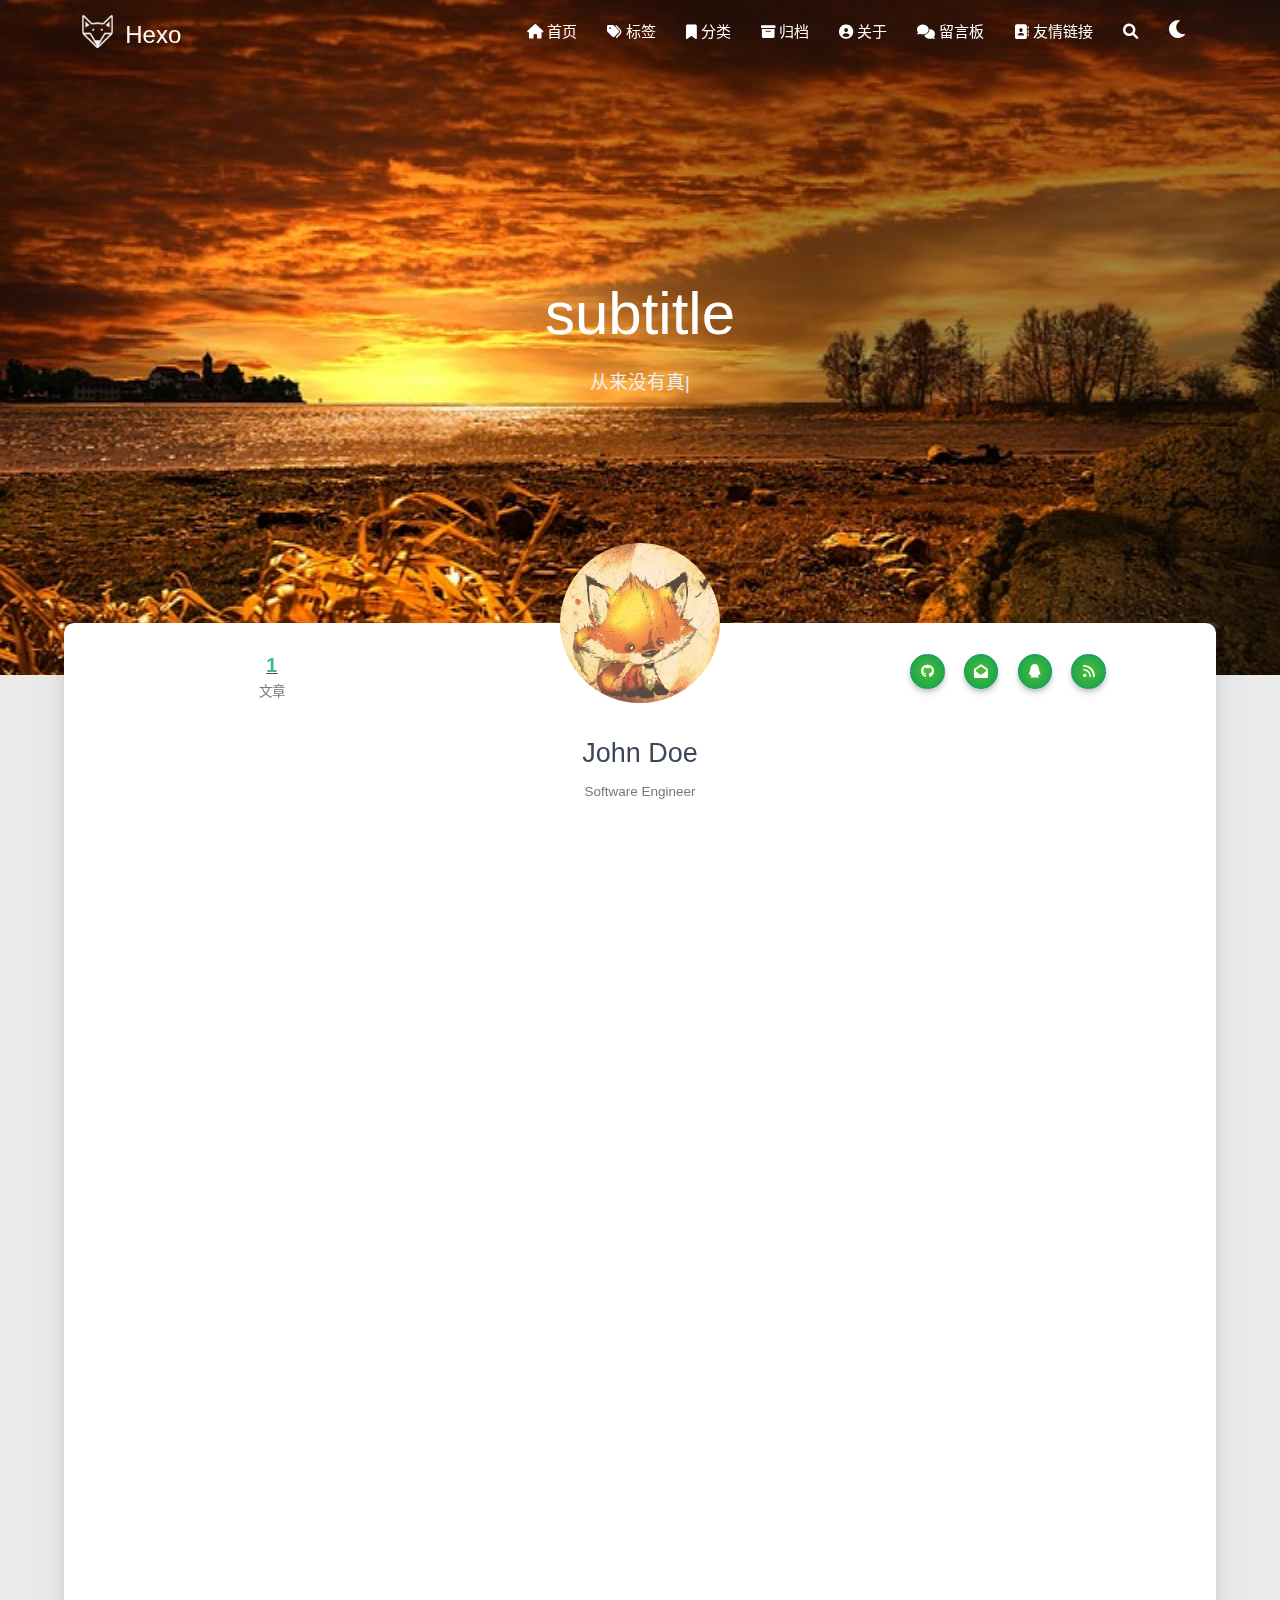
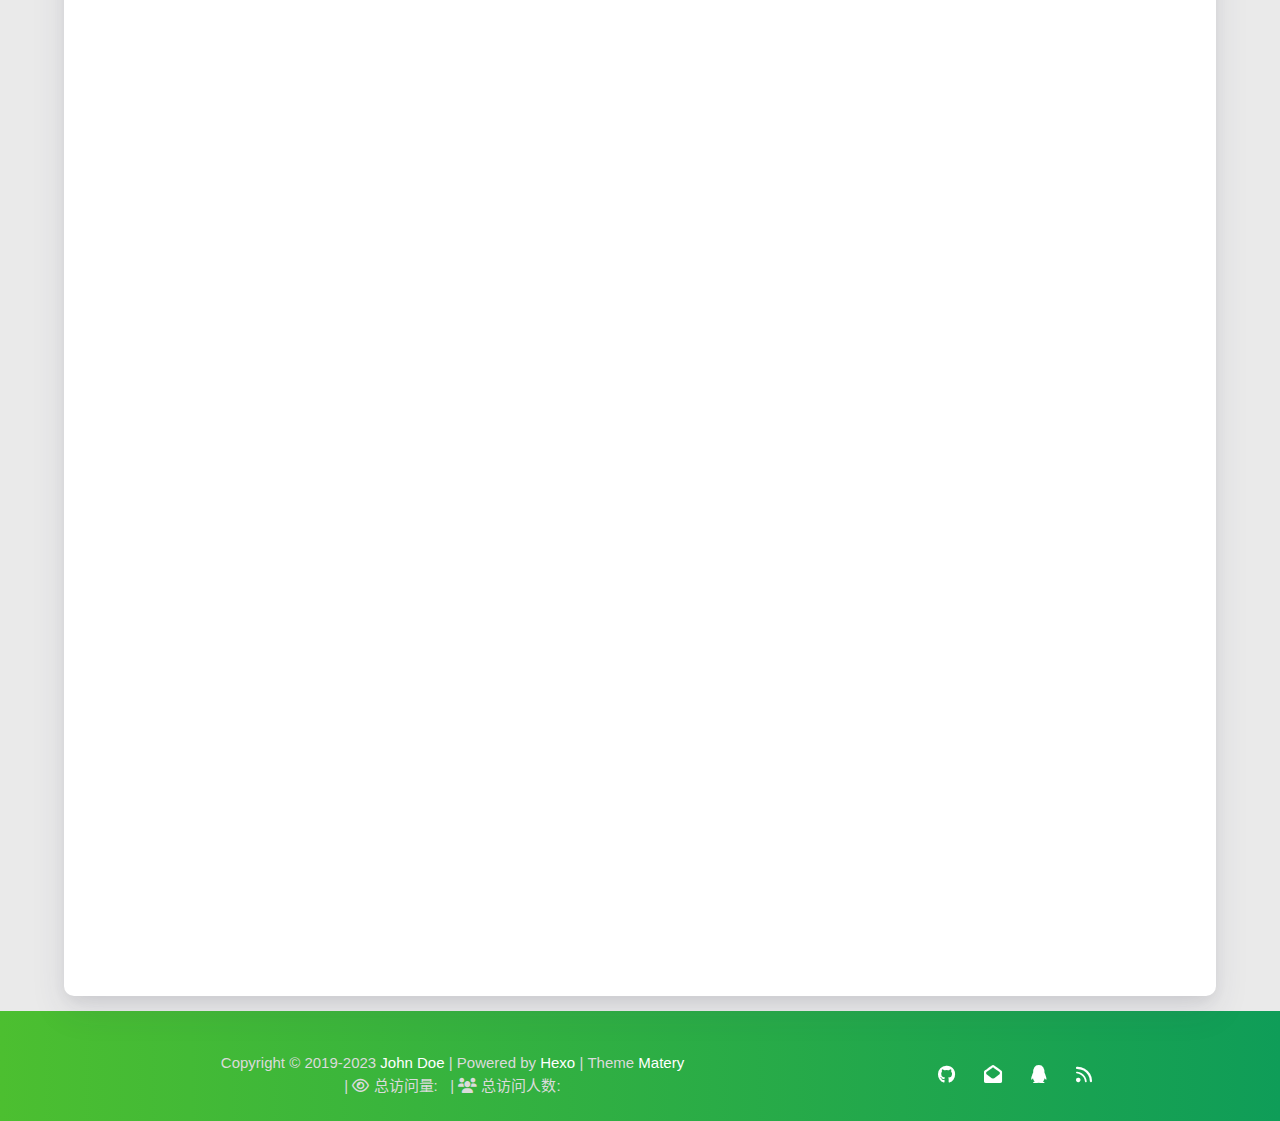
==== about/index.html @ ee6ffe53 "Site updated: 2023-11-17 18:12:14" ====
<!DOCTYPE HTML>
<html lang="zh-CN">


<head>
    <meta charset="utf-8">
    <meta name="keywords" content="关于, Hexo">
    <meta name="description" content="Hexo">
    <meta http-equiv="X-UA-Compatible" content="IE=edge">
    <meta name="viewport" content="width=device-width, initial-scale=1.0, user-scalable=no">
    <meta name="renderer" content="webkit|ie-stand|ie-comp">
    <meta name="mobile-web-app-capable" content="yes">
    <meta name="format-detection" content="telephone=no">
    <meta name="apple-mobile-web-app-capable" content="yes">
    <meta name="apple-mobile-web-app-status-bar-style" content="black-translucent">
    <meta name="referrer" content="no-referrer-when-downgrade">
    <!-- Global site tag (gtag.js) - Google Analytics -->


    <title>关于 | Hexo</title>
    <link rel="icon" type="image/png" href="/favicon.png">
    


    <!-- bg-cover style     -->



<link rel="stylesheet" type="text/css" href="/libs/awesome/css/all.min.css">
<link rel="stylesheet" type="text/css" href="/libs/materialize/materialize.min.css">
<link rel="stylesheet" type="text/css" href="/libs/aos/aos.css">
<link rel="stylesheet" type="text/css" href="/libs/animate/animate.min.css">
<link rel="stylesheet" type="text/css" href="/libs/lightGallery/css/lightgallery.min.css">
<link rel="stylesheet" type="text/css" href="/css/matery.css">
<link rel="stylesheet" type="text/css" href="/css/my.css">
<link rel="stylesheet" type="text/css" href="/css/dark.css" media="none" onload="if(media!='all')media='all'">




    <link rel="stylesheet" href="/libs/tocbot/tocbot.css">
    <link rel="stylesheet" href="/css/post.css">




    
        <link rel="stylesheet" type="text/css" href="/css/reward.css">
    



    <script src="/libs/jquery/jquery-3.6.0.min.js"></script>

<meta name="generator" content="Hexo 7.0.0"></head>


<body>
    <header class="navbar-fixed">
    <nav id="headNav" class="bg-color nav-transparent">
        <div id="navContainer" class="nav-wrapper container">
            <div class="brand-logo">
                <a href="/" class="waves-effect waves-light">
                    
                    <img src="/medias/logo.png" class="logo-img" alt="LOGO">
                    
                    <span class="logo-span">Hexo</span>
                </a>
            </div>
            

<a href="#" data-target="mobile-nav" class="sidenav-trigger button-collapse"><i class="fas fa-bars"></i></a>
<ul class="right nav-menu">
  
  <li class="hide-on-med-and-down nav-item">
    
    <a href="/" class="waves-effect waves-light">
      
      <i class="fas fa-home" style="zoom: 0.6;"></i>
      
      <span>首页</span>
    </a>
    
  </li>
  
  <li class="hide-on-med-and-down nav-item">
    
    <a href="/tags" class="waves-effect waves-light">
      
      <i class="fas fa-tags" style="zoom: 0.6;"></i>
      
      <span>标签</span>
    </a>
    
  </li>
  
  <li class="hide-on-med-and-down nav-item">
    
    <a href="/categories" class="waves-effect waves-light">
      
      <i class="fas fa-bookmark" style="zoom: 0.6;"></i>
      
      <span>分类</span>
    </a>
    
  </li>
  
  <li class="hide-on-med-and-down nav-item">
    
    <a href="/archives" class="waves-effect waves-light">
      
      <i class="fas fa-archive" style="zoom: 0.6;"></i>
      
      <span>归档</span>
    </a>
    
  </li>
  
  <li class="hide-on-med-and-down nav-item">
    
    <a href="/about" class="waves-effect waves-light">
      
      <i class="fas fa-user-circle" style="zoom: 0.6;"></i>
      
      <span>关于</span>
    </a>
    
  </li>
  
  <li class="hide-on-med-and-down nav-item">
    
    <a href="/contact" class="waves-effect waves-light">
      
      <i class="fas fa-comments" style="zoom: 0.6;"></i>
      
      <span>留言板</span>
    </a>
    
  </li>
  
  <li class="hide-on-med-and-down nav-item">
    
    <a href="/friends" class="waves-effect waves-light">
      
      <i class="fas fa-address-book" style="zoom: 0.6;"></i>
      
      <span>友情链接</span>
    </a>
    
  </li>
  
  <li>
    <a href="#searchModal" class="modal-trigger waves-effect waves-light">
      <i id="searchIcon" class="fas fa-search" title="搜索" style="zoom: 0.85;"></i>
    </a>
  </li>
  <li>
    <a href="javascript:;" class="waves-effect waves-light" onclick="switchNightMode()" title="深色/浅色模式" >
      <i id="sum-moon-icon" class="fas fa-sun" style="zoom: 0.85;"></i>
    </a>
  </li>
</ul>


<div id="mobile-nav" class="side-nav sidenav">

    <div class="mobile-head bg-color">
        
        <img src="/medias/logo.png" class="logo-img circle responsive-img">
        
        <div class="logo-name">Hexo</div>
        <div class="logo-desc">
            
            Never really desperate, only the lost of the soul.
            
        </div>
    </div>

    <ul class="menu-list mobile-menu-list">
        
        <li class="m-nav-item">
	  
		<a href="/" class="waves-effect waves-light">
			
			    <i class="fa-fw fas fa-home"></i>
			
			首页
		</a>
          
        </li>
        
        <li class="m-nav-item">
	  
		<a href="/tags" class="waves-effect waves-light">
			
			    <i class="fa-fw fas fa-tags"></i>
			
			标签
		</a>
          
        </li>
        
        <li class="m-nav-item">
	  
		<a href="/categories" class="waves-effect waves-light">
			
			    <i class="fa-fw fas fa-bookmark"></i>
			
			分类
		</a>
          
        </li>
        
        <li class="m-nav-item">
	  
		<a href="/archives" class="waves-effect waves-light">
			
			    <i class="fa-fw fas fa-archive"></i>
			
			归档
		</a>
          
        </li>
        
        <li class="m-nav-item">
	  
		<a href="/about" class="waves-effect waves-light">
			
			    <i class="fa-fw fas fa-user-circle"></i>
			
			关于
		</a>
          
        </li>
        
        <li class="m-nav-item">
	  
		<a href="/contact" class="waves-effect waves-light">
			
			    <i class="fa-fw fas fa-comments"></i>
			
			留言板
		</a>
          
        </li>
        
        <li class="m-nav-item">
	  
		<a href="/friends" class="waves-effect waves-light">
			
			    <i class="fa-fw fas fa-address-book"></i>
			
			友情链接
		</a>
          
        </li>
        
        
        <li><div class="divider"></div></li>
        <li>
            <a href="https://github.com/TDlemon" class="waves-effect waves-light" target="_blank">
                <i class="fab fa-github-square fa-fw"></i>Fork Me
            </a>
        </li>
        
    </ul>
</div>


        </div>

        
            <style>
    .nav-transparent .github-corner {
        display: none !important;
    }

    .github-corner {
        position: absolute;
        z-index: 10;
        top: 0;
        right: 0;
        border: 0;
        transform: scale(1.1);
    }

    .github-corner svg {
        color: #0f9d58;
        fill: #fff;
        height: 64px;
        width: 64px;
    }

    .github-corner:hover .octo-arm {
        animation: a 0.56s ease-in-out;
    }

    .github-corner .octo-arm {
        animation: none;
    }

    @keyframes a {
        0%,
        to {
            transform: rotate(0);
        }
        20%,
        60% {
            transform: rotate(-25deg);
        }
        40%,
        80% {
            transform: rotate(10deg);
        }
    }
</style>

<a href="https://github.com/TDlemon" class="github-corner tooltipped hide-on-med-and-down" target="_blank"
   data-tooltip="Fork Me" data-position="left" data-delay="50">
    <svg viewBox="0 0 250 250" aria-hidden="true">
        <path d="M0,0 L115,115 L130,115 L142,142 L250,250 L250,0 Z"></path>
        <path d="M128.3,109.0 C113.8,99.7 119.0,89.6 119.0,89.6 C122.0,82.7 120.5,78.6 120.5,78.6 C119.2,72.0 123.4,76.3 123.4,76.3 C127.3,80.9 125.5,87.3 125.5,87.3 C122.9,97.6 130.6,101.9 134.4,103.2"
              fill="currentColor" style="transform-origin: 130px 106px;" class="octo-arm"></path>
        <path d="M115.0,115.0 C114.9,115.1 118.7,116.5 119.8,115.4 L133.7,101.6 C136.9,99.2 139.9,98.4 142.2,98.6 C133.8,88.0 127.5,74.4 143.8,58.0 C148.5,53.4 154.0,51.2 159.7,51.0 C160.3,49.4 163.2,43.6 171.4,40.1 C171.4,40.1 176.1,42.5 178.8,56.2 C183.1,58.6 187.2,61.8 190.9,65.4 C194.5,69.0 197.7,73.2 200.1,77.6 C213.8,80.2 216.3,84.9 216.3,84.9 C212.7,93.1 206.9,96.0 205.4,96.6 C205.1,102.4 203.0,107.8 198.3,112.5 C181.9,128.9 168.3,122.5 157.7,114.1 C157.9,116.9 156.7,120.9 152.7,124.9 L141.0,136.5 C139.8,137.7 141.6,141.9 141.8,141.8 Z"
              fill="currentColor" class="octo-body"></path>
    </svg>
</a>
        
    </nav>

</header>

    <style type="text/css">
    /* don't remove. */
    .about-cover {
        height: 75vh;
    }
</style>

<div class="bg-cover pd-header about-cover">
    <div class="container">
    <div class="row">
    <div class="col s10 offset-s1 m8 offset-m2 l8 offset-l2">
        <div class="brand">
            <div class="title center-align">
                
                    subtitle
                
            </div>

            <div class="description center-align">
                
                <span id="subtitle"></span>
                <script src="/libs/typed/typed.js"></script>
                <script>
                    var typed = new Typed("#subtitle", {
                        strings: [ 
                            
                                "从来没有真正的绝境, 只有心灵的迷途",
                            
                                "Never really desperate, only the lost of the soul",
                            
                        ],
                        startDelay: 300,
                        typeSpeed: 100,
                        loop: true,
                        backSpeed: 50,
                        showCursor: true
                    });
                </script>
                
            </div>
        </div>
    </div>
</div>


<script>
    // 每天切换 banner 图.  Switch banner image every day.
    var bannerUrl = "/medias/banner/" + new Date().getDay() + '.jpg';
    $('.bg-cover').css('background-image', 'url(' + bannerUrl + ')');
</script>
<script>
    
      var bannerUrl = "/medias/featureimages/" + Math.floor(Math.random() * 24) + '.jpg';
    
    $('.bg-cover.about-cover').css('background-image', 'url(' + bannerUrl + ')');

</script>


    </div>
</div>

<main class="content">

    <div id="aboutme" class="container about-container">
        <div class="card">
            <div class="card-content">
                <div class="row">
                    <div class="post-statis col l4 hide-on-med-and-down" data-aos="zoom-in-right">
                        
<div class="statis">
    <span class="count"><a href="/">1</a></span>
    <span class="name">文章</span>
</div>






                    </div>
                    <div class="col s12 m12 l4">
                        <div class="profile center-align">
                            <div class="avatar">
                                <img src="/medias/avatar.jpg" alt="John Doe"
                                     class="circle responsive-img avatar-img">
                            </div>
                            <div class="author">
                                <div class="post-statis hide-on-large-only" data-aos="zoom-in-right">
                                    
<div class="statis">
    <span class="count"><a href="/">1</a></span>
    <span class="name">文章</span>
</div>






                                </div>
                                <div class="title">John Doe</div>
                                <div class="career">Software Engineer</div>
                                <div class="social-link hide-on-large-only" data-aos="zoom-in-left">
                                    
    <a href="https://github.com/TDlemon" class="tooltipped" target="_blank" data-tooltip="访问我的GitHub" data-position="top" data-delay="50">
        <i class="fab fa-github"></i>
    </a>



    <a href="mailto:xczbat@gmail.com" class="tooltipped" target="_blank" data-tooltip="邮件联系我" data-position="top" data-delay="50">
        <i class="fas fa-envelope-open"></i>
    </a>







    <a href="tencent://AddContact/?fromId=50&fromSubId=1&subcmd=all&uin=1609624305" class="tooltipped" target="_blank" data-tooltip="QQ联系我: 1609624305" data-position="top" data-delay="50">
        <i class="fab fa-qq"></i>
    </a>







    <a href="/atom.xml" class="tooltipped" target="_blank" data-tooltip="RSS 订阅" data-position="top" data-delay="50">
        <i class="fas fa-rss"></i>
    </a>


                                </div>
                            </div>
                        </div>
                    </div>
                    <div class="col l4 hide-on-med-and-down" data-aos="zoom-in-left">
                        <div class="social-link">
                            
    <a href="https://github.com/TDlemon" class="tooltipped" target="_blank" data-tooltip="访问我的GitHub" data-position="top" data-delay="50">
        <i class="fab fa-github"></i>
    </a>



    <a href="mailto:xczbat@gmail.com" class="tooltipped" target="_blank" data-tooltip="邮件联系我" data-position="top" data-delay="50">
        <i class="fas fa-envelope-open"></i>
    </a>







    <a href="tencent://AddContact/?fromId=50&fromSubId=1&subcmd=all&uin=1609624305" class="tooltipped" target="_blank" data-tooltip="QQ联系我: 1609624305" data-position="top" data-delay="50">
        <i class="fab fa-qq"></i>
    </a>







    <a href="/atom.xml" class="tooltipped" target="_blank" data-tooltip="RSS 订阅" data-position="top" data-delay="50">
        <i class="fas fa-rss"></i>
    </a>


                        </div>
                    </div>
                </div>

                <div class="introduction center-align" data-aos="fade-up">If you wish to succeed, you should use persistence as your good friend, experience as your reference, prudence as your brother and hope as your sentry.</div>

                <style type="text/css">
    #posts-chart,
    #categories-chart,
    #tags-chart {
        width: 100%;
        height: 300px;
        margin: 0.5rem auto;
        padding: 0.5rem;
    }
</style>

<div id="postCharts" class="post-charts">
    <div class="title center-align" data-aos="zoom-in-up">
        <i class="far fa-bar-chart"></i>&nbsp;&nbsp;文章统计图
    </div>
    <div class="row">
        <div class="chart col s12 m6 l4" data-aos="zoom-in-up">
            <div id="posts-chart"></div>
        </div>

        <div class="chart col s12 m6 l4" data-aos="zoom-in-up">
            <div id="categories-chart"></div>
        </div>

        <div class="chart col s12 m6 l4" data-aos="zoom-in-up">
            <div id="tags-chart"></div>
        </div>
    </div>
</div>

<script type="text/javascript" src="/libs/echarts/echarts.min.js"></script>
<script>
    let postsChart = echarts.init(document.getElementById('posts-chart'));
    let categoriesChart = echarts.init(document.getElementById('categories-chart'));
    let tagsChart = echarts.init(document.getElementById('tags-chart'));

    

    let postsOption = {
        title: {
            text: '文章发布统计图',
            top: -5,
            x: 'center'
        },
        tooltip: {
            trigger: 'axis'
        },
        xAxis: {
            type: 'category',
            data: ["2022-11","2022-12","2023-01","2023-02","2023-03","2023-04","2023-05","2023-06","2023-07","2023-08","2023-09","2023-10","2023-11"]
        },
        yAxis: {
            type: 'value',
        },
        series: [
            {
                name: '文章篇数',
                type: 'line',
                color: ['#6772e5'],
                data: [0,0,0,0,0,0,0,0,0,0,0,0,1],
                markPoint: {
                    symbolSize: 45,
                    color: ['#fa755a','#3ecf8e','#82d3f4'],
                    data: [{
                        type: 'max',
                        itemStyle: {color: ['#3ecf8e']},
                        name: '最大值'
                    }, {
                        type: 'min',
                        itemStyle: {color: ['#fa755a']},
                        name: '最小值'
                    }]
                },
                markLine: {
                    itemStyle: {color: ['#ab47bc']},
                    data: [
                        {type: 'average', name: '平均值'}
                    ]
                }
            }
        ]
    };

    

    let categoriesOption = {
        title: {
            text: '文章分类统计图',
            top: -4,
            x: 'center'
        },
        tooltip: {
            trigger: 'item',
            formatter: "{a} <br/>{b} : {c} ({d}%)"
        },
        series: [
            {
                name: '分类',
                type: 'pie',
                radius: '50%',
                color: ['#6772e5', '#ff9e0f', '#fa755a', '#3ecf8e', '#82d3f4', '#ab47bc', '#525f7f', '#f51c47', '#26A69A'],
                data: [],
                itemStyle: {
                    emphasis: {
                        shadowBlur: 10,
                        shadowOffsetX: 0,
                        shadowColor: 'rgba(0, 0, 0, 0.5)'
                    }
                }
            }
        ]
    };

    

    let tagsOption = {
        title: {
            text: 'TOP10 标签统计图',
            top: -5,
            x: 'center'
        },
        tooltip: {},
        xAxis: [
            {
                type: 'category',
                data: []
            }
        ],
        yAxis: [
            {
                type: 'value'
            }
        ],
        series: [
            {
                type: 'bar',
                color: ['#82d3f4'],
                barWidth : 18,
                data: [],
                markPoint: {
                    symbolSize: 45,
                    data: [{
                        type: 'max',
                        itemStyle: {color: ['#3ecf8e']},
                        name: '最大值'
                    }, {
                        type: 'min',
                        itemStyle: {color: ['#fa755a']},
                        name: '最小值'
                    }],
                },
                markLine: {
                    itemStyle: {color: ['#ab47bc']},
                    data: [
                        {type: 'average', name: '平均值'}
                    ]
                }
            }
        ]
    };

    // render the charts
    postsChart.setOption(postsOption);
    categoriesChart.setOption(categoriesOption);
    tagsChart.setOption(tagsOption);
</script>


                
                
<div class="my-projects">
    <div class="title center-align" data-aos="zoom-in-up">
        <i class="fas fa-gift"></i>&nbsp;&nbsp;我的项目
    </div>
    <div class="row">
        
        
        <div class="col s12 m6 l4" data-aos="fade-up">
            <div class="info center-align">
                <a href="http://github.com/blinkfox/hexo-theme-matery" class="icon"
                   style="background: linear-gradient(to bottom right, #66BB6A 0%, #81C784 100%)" target="_blank">
                    <i class="fas fa-file-alt"></i>
                </a>
                <div class="info-title">
                    <a href="http://github.com/blinkfox/hexo-theme-matery" target="_blank">hexo-theme-matery</a>
                </div>
                <div class="info-desc">This is a Hexo blog theme with &#39;Material Design&#39; and responsive design.</div>
            </div>
        </div>
        
        <div class="col s12 m6 l4" data-aos="fade-up">
            <div class="info center-align">
                <a href="https://github.com/blinkfox/fenix" class="icon"
                   style="background: linear-gradient(to bottom right, #F06292 0%, #EF5350 100%)" target="_blank">
                    <i class="fas fa-database"></i>
                </a>
                <div class="info-title">
                    <a href="https://github.com/blinkfox/fenix" target="_blank">Fenix</a>
                </div>
                <div class="info-desc">这是 Spring Data JPA 复杂或动态 SQL 查询的扩展库。</div>
            </div>
        </div>
        
        <div class="col s12 m6 l4" data-aos="fade-up">
            <div class="info center-align">
                <a href="https://github.com/blinkfox/typora-vue-theme" class="icon"
                   style="background: linear-gradient(to bottom right, #29B6F6 0%, #1E88E5 100%)" target="_blank">
                    <i class="fas fa-file-alt"></i>
                </a>
                <div class="info-title">
                    <a href="https://github.com/blinkfox/typora-vue-theme" target="_blank">typora-vue-theme</a>
                </div>
                <div class="info-desc">This is a typora theme inspired by Vue document style.</div>
            </div>
        </div>
        
        
    </div>
</div>

                

                
                
<div class="my-skills">
    <div class="title center-align" data-aos="zoom-in-up">
        <i class="fas fa-wrench"></i>&nbsp;&nbsp;我的技能
    </div>
    <div class="row">
        
        
        
        <div class="col s12 m6 l6" data-aos="fade-up">
            <div class="skillbar">
                <div class="skillbar-title"
                     style="background: linear-gradient(to right, #FF0066 0%, #FF00CC 100%); width: 85%">
                    <span>Java</span>
                </div>
                <div class="skill-bar-percent">85%</div>
            </div>
        </div>
        
        
        <div class="col s12 m6 l6" data-aos="fade-up">
            <div class="skillbar">
                <div class="skillbar-title"
                     style="background: linear-gradient(to right, #9900FF 0%, #CC66FF 100%); width: 80%">
                    <span>JavaScript</span>
                </div>
                <div class="skill-bar-percent">80%</div>
            </div>
        </div>
        
        
        <div class="col s12 m6 l6" data-aos="fade-up">
            <div class="skillbar">
                <div class="skillbar-title"
                     style="background: linear-gradient(to right, #2196F3 0%, #42A5F5 100%); width: 80%">
                    <span>HTML5</span>
                </div>
                <div class="skill-bar-percent">80%</div>
            </div>
        </div>
        
        
        <div class="col s12 m6 l6" data-aos="fade-up">
            <div class="skillbar">
                <div class="skillbar-title"
                     style="background: linear-gradient(to right, #00BCD4 0%, #80DEEA 100%); width: 70%">
                    <span>CSS</span>
                </div>
                <div class="skill-bar-percent">70%</div>
            </div>
        </div>
        
        
        <div class="col s12 m6 l6" data-aos="fade-up">
            <div class="skillbar">
                <div class="skillbar-title"
                     style="background: linear-gradient(to right, #4CAF50 0%, #81C784 100%); width: 90%">
                    <span>SQL</span>
                </div>
                <div class="skill-bar-percent">90%</div>
            </div>
        </div>
        
        
        <div class="col s12 m6 l6" data-aos="fade-up">
            <div class="skillbar">
                <div class="skillbar-title"
                     style="background: linear-gradient(to right, #FFEB3B 0%, #FFF176 100%); width: 75%">
                    <span>程序设计</span>
                </div>
                <div class="skill-bar-percent">75%</div>
            </div>
        </div>
        
        
    </div>

    

    
    <div class="other-skills chip-container" data-aos="zoom-in-up">
        <div class="sub-title center-align"><i class="fa fa-book"></i>&nbsp;&nbsp;其他技能</div>
        <div class="tag-chips center-align">
            
        </div>
    </div>
    

</div>

                

                
                
<div id="myGallery" class="my-gallery">
    <div class="title center-align" data-aos="zoom-in-up">
        <i class="far fa-image"></i>&nbsp;&nbsp;相册
    </div>
    <div class="row">
        
        
        <div class="photo col s12 m6 l4" data-aos="fade-up">
            <div class="img-item" data-src="/medias/featureimages/0.jpg">
                <img src="/medias/featureimages/0.jpg" class="responsive-img">
            </div>
        </div>
        
        <div class="photo col s12 m6 l4" data-aos="fade-up">
            <div class="img-item" data-src="/medias/featureimages/1.jpg">
                <img src="/medias/featureimages/1.jpg" class="responsive-img">
            </div>
        </div>
        
        <div class="photo col s12 m6 l4" data-aos="fade-up">
            <div class="img-item" data-src="/medias/featureimages/2.jpg">
                <img src="/medias/featureimages/2.jpg" class="responsive-img">
            </div>
        </div>
        
        
    </div>
</div>

<script>
    $(function () {
        let animateClass = 'animated pulse';
        $('#myGallery .photo').hover(function () {
            $(this).addClass(animateClass);
        }, function () {
            $(this).removeClass(animateClass);
        });
    });
</script>

                
                
                
                
            </div>
        </div>
    </div>
</main>


    <footer class="page-footer bg-color">
    
        <link rel="stylesheet" href="/libs/aplayer/APlayer.min.css">
<style>
    .aplayer .aplayer-lrc p {
        
        display: none;
        
        font-size: 12px;
        font-weight: 700;
        line-height: 16px !important;
    }

    .aplayer .aplayer-lrc p.aplayer-lrc-current {
        
        display: none;
        
        font-size: 15px;
        color: #42b983;
    }

    
    .aplayer.aplayer-fixed.aplayer-narrow .aplayer-body {
        left: -66px !important;
    }

    .aplayer.aplayer-fixed.aplayer-narrow .aplayer-body:hover {
        left: 0px !important;
    }

    
</style>
<div class="">
    
    <div class="row">
        <meting-js class="col l8 offset-l2 m10 offset-m1 s12"
                   server="netease"
                   type="playlist"
                   id="503838841"
                   fixed='true'
                   autoplay='false'
                   theme='#42b983'
                   loop='all'
                   order='random'
                   preload='auto'
                   volume='0.7'
                   list-folded='true'
        >
        </meting-js>
    </div>
</div>

<script src="/libs/aplayer/APlayer.min.js"></script>
<script src="/libs/aplayer/Meting.min.js"></script>

    

    <div class="container row center-align"
         style="margin-bottom: 0px !important;">
        <div class="col s12 m8 l8 copy-right">
            Copyright&nbsp;&copy;
            
                <span id="year">2019-2023</span>
            
            <a href="/about" target="_blank">John Doe</a>
            |&nbsp;Powered by&nbsp;<a href="https://hexo.io/" target="_blank">Hexo</a>
            |&nbsp;Theme&nbsp;<a href="https://github.com/blinkfox/hexo-theme-matery" target="_blank">Matery</a>
            
            <br>
            
            
            
                
            
            
                <span id="busuanzi_container_site_pv">
                &nbsp;|&nbsp;<i class="far fa-eye"></i>&nbsp;总访问量:&nbsp;
                    <span id="busuanzi_value_site_pv" class="white-color"></span>
            </span>
            
            
                <span id="busuanzi_container_site_uv">
                &nbsp;|&nbsp;<i class="fas fa-users"></i>&nbsp;总访问人数:&nbsp;
                    <span id="busuanzi_value_site_uv" class="white-color"></span>
            </span>
            
            <br>

            <!-- 运行天数提醒. -->
            
            <br>
            
        </div>
        <div class="col s12 m4 l4 social-link social-statis">
    <a href="https://github.com/TDlemon" class="tooltipped" target="_blank" data-tooltip="访问我的GitHub" data-position="top" data-delay="50">
        <i class="fab fa-github"></i>
    </a>



    <a href="mailto:xczbat@gmail.com" class="tooltipped" target="_blank" data-tooltip="邮件联系我" data-position="top" data-delay="50">
        <i class="fas fa-envelope-open"></i>
    </a>







    <a href="tencent://AddContact/?fromId=50&fromSubId=1&subcmd=all&uin=1609624305" class="tooltipped" target="_blank" data-tooltip="QQ联系我: 1609624305" data-position="top" data-delay="50">
        <i class="fab fa-qq"></i>
    </a>







    <a href="/atom.xml" class="tooltipped" target="_blank" data-tooltip="RSS 订阅" data-position="top" data-delay="50">
        <i class="fas fa-rss"></i>
    </a>

</div>
    </div>
</footer>

<div class="progress-bar"></div>


    <!-- 搜索遮罩框 -->
<div id="searchModal" class="modal">
    <div class="modal-content">
        <div class="search-header">
            <span class="title"><i class="fas fa-search"></i>&nbsp;&nbsp;搜索</span>
            <input type="search" id="searchInput" name="s" placeholder="请输入搜索的关键字"
                   class="search-input">
        </div>
        <div id="searchResult"></div>
    </div>
</div>

<script type="text/javascript">
$(function () {
    var searchFunc = function (path, search_id, content_id) {
        'use strict';
        $.ajax({
            url: path,
            dataType: "xml",
            success: function (xmlResponse) {
                // get the contents from search data
                var datas = $("entry", xmlResponse).map(function () {
                    return {
                        title: $("title", this).text(),
                        content: $("content", this).text(),
                        url: $("url", this).text()
                    };
                }).get();
                var $input = document.getElementById(search_id);
                var $resultContent = document.getElementById(content_id);
                $input.addEventListener('input', function () {
                    var str = '<ul class=\"search-result-list\">';
                    var keywords = this.value.trim().toLowerCase().split(/[\s\-]+/);
                    $resultContent.innerHTML = "";
                    if (this.value.trim().length <= 0) {
                        return;
                    }
                    // perform local searching
                    datas.forEach(function (data) {
                        var isMatch = true;
                        var data_title = data.title.trim().toLowerCase();
                        var data_content = data.content.trim().replace(/<[^>]+>/g, "").toLowerCase();
                        var data_url = data.url;
                        data_url = data_url.indexOf('/') === 0 ? data.url : '/' + data_url;
                        var index_title = -1;
                        var index_content = -1;
                        var first_occur = -1;
                        // only match artiles with not empty titles and contents
                        if (data_title !== '' && data_content !== '') {
                            keywords.forEach(function (keyword, i) {
                                index_title = data_title.indexOf(keyword);
                                index_content = data_content.indexOf(keyword);
                                if (index_title < 0 && index_content < 0) {
                                    isMatch = false;
                                } else {
                                    if (index_content < 0) {
                                        index_content = 0;
                                    }
                                    if (i === 0) {
                                        first_occur = index_content;
                                    }
                                }
                            });
                        }
                        // show search results
                        if (isMatch) {
                            str += "<li><a href='" + data_url + "' class='search-result-title'>" + data_title + "</a>";
                            var content = data.content.trim().replace(/<[^>]+>/g, "");
                            if (first_occur >= 0) {
                                // cut out 100 characters
                                var start = first_occur - 20;
                                var end = first_occur + 80;
                                if (start < 0) {
                                    start = 0;
                                }
                                if (start === 0) {
                                    end = 100;
                                }
                                if (end > content.length) {
                                    end = content.length;
                                }
                                var match_content = content.substr(start, end);
                                // highlight all keywords
                                keywords.forEach(function (keyword) {
                                    var regS = new RegExp(keyword, "gi");
                                    match_content = match_content.replace(regS, "<em class=\"search-keyword\">" + keyword + "</em>");
                                });

                                str += "<p class=\"search-result\">" + match_content + "...</p>"
                            }
                            str += "</li>";
                        }
                    });
                    str += "</ul>";
                    $resultContent.innerHTML = str;
                });
            }
        });
    };

    searchFunc('/search.xml', 'searchInput', 'searchResult');
});
</script>

    <!-- 白天和黑夜主题 -->
<div class="stars-con">
    <div id="stars"></div>
    <div id="stars2"></div>
    <div id="stars3"></div>  
</div>

<script>
    function switchNightMode() {
        $('<div class="Cuteen_DarkSky"><div class="Cuteen_DarkPlanet"></div></div>').appendTo($('body')),
        setTimeout(function () {
            $('body').hasClass('DarkMode') 
            ? ($('body').removeClass('DarkMode'), localStorage.setItem('isDark', '0'), $('#sum-moon-icon').removeClass("fa-sun").addClass('fa-moon')) 
            : ($('body').addClass('DarkMode'), localStorage.setItem('isDark', '1'), $('#sum-moon-icon').addClass("fa-sun").removeClass('fa-moon')),
            
            setTimeout(function () {
            $('.Cuteen_DarkSky').fadeOut(1e3, function () {
                $(this).remove()
            })
            }, 2e3)
        })
    }
</script>

    <!-- 回到顶部按钮 -->
<div id="backTop" class="top-scroll">
    <a class="btn-floating btn-large waves-effect waves-light" href="#!">
        <i class="fas fa-arrow-up"></i>
    </a>
</div>


    <script src="/libs/materialize/materialize.min.js"></script>
    <script src="/libs/masonry/masonry.pkgd.min.js"></script>
    <script src="/libs/aos/aos.js"></script>
    <script src="/libs/scrollprogress/scrollProgress.min.js"></script>
    <script src="/libs/lightGallery/js/lightgallery-all.min.js"></script>
    <script src="/js/matery.js"></script>

    

    
    
    

    <!-- 雪花特效 -->
    

    <!-- 鼠标星星特效 -->
    

     
        <script src="https://ssl.captcha.qq.com/TCaptcha.js"></script>
        <script src="/libs/others/TencentCaptcha.js"></script>
        <button id="TencentCaptcha" data-appid="xxxxxxxxxx" data-cbfn="callback" type="button" hidden></button>
    

    <!-- Baidu Analytics -->

    <!-- Baidu Push -->

<script>
    (function () {
        var bp = document.createElement('script');
        var curProtocol = window.location.protocol.split(':')[0];
        if (curProtocol === 'https') {
            bp.src = 'https://zz.bdstatic.com/linksubmit/push.js';
        } else {
            bp.src = 'http://push.zhanzhang.baidu.com/push.js';
        }
        var s = document.getElementsByTagName("script")[0];
        s.parentNode.insertBefore(bp, s);
    })();
</script>

    
    <script src="/libs/others/clicklove.js" async="async"></script>
    
    
    <script async src="/libs/others/busuanzi.pure.mini.js"></script>
    

    

    

    <!--腾讯兔小巢-->
    
    

    

    

    
    <script src="/libs/instantpage/instantpage.js" type="module"></script>
    

</body>

</html>
---- libs/lightGallery/css/lightgallery.min.css ----
@font-face{font-family:lg;src:url(../fonts/lg.ttf?22t19m) format("truetype"),url(../fonts/lg.woff?22t19m) format("woff"),url(../fonts/lg.svg?22t19m#lg) format("svg");font-weight:400;font-style:normal;font-display:block}.lg-icon{font-family:lg!important;speak:never;font-style:normal;font-weight:400;font-variant:normal;text-transform:none;line-height:1;-webkit-font-smoothing:antialiased;-moz-osx-font-smoothing:grayscale}.lg-actions .lg-next,.lg-actions .lg-prev{background-color:rgba(0,0,0,.45);border-radius:2px;color:#999;cursor:pointer;display:block;font-size:22px;margin-top:-10px;padding:8px 10px 9px;position:absolute;top:50%;z-index:1080;border:none;outline:0}.lg-actions .lg-next.disabled,.lg-actions .lg-prev.disabled{pointer-events:none;opacity:.5}.lg-actions .lg-next:hover,.lg-actions .lg-prev:hover{color:#FFF}.lg-actions .lg-next{right:20px}.lg-actions .lg-next:before{content:"\e095"}.lg-actions .lg-prev{left:20px}.lg-actions .lg-prev:after{content:"\e094"}@-webkit-keyframes lg-right-end{0%,100%{left:0}50%{left:-30px}}@-moz-keyframes lg-right-end{0%,100%{left:0}50%{left:-30px}}@-ms-keyframes lg-right-end{0%,100%{left:0}50%{left:-30px}}@keyframes lg-right-end{0%,100%{left:0}50%{left:-30px}}@-webkit-keyframes lg-left-end{0%,100%{left:0}50%{left:30px}}@-moz-keyframes lg-left-end{0%,100%{left:0}50%{left:30px}}@-ms-keyframes lg-left-end{0%,100%{left:0}50%{left:30px}}@keyframes lg-left-end{0%,100%{left:0}50%{left:30px}}.lg-outer.lg-right-end .lg-object{-webkit-animation:lg-right-end .3s;-o-animation:lg-right-end .3s;animation:lg-right-end .3s;position:relative}.lg-outer.lg-left-end .lg-object{-webkit-animation:lg-left-end .3s;-o-animation:lg-left-end .3s;animation:lg-left-end .3s;position:relative}.lg-toolbar{z-index:1082;left:0;position:absolute;top:0;width:100%;background-color:rgba(0,0,0,.45)}.lg-toolbar .lg-icon{color:#999;cursor:pointer;float:right;font-size:24px;height:47px;line-height:27px;padding:10px 0;text-align:center;width:50px;text-decoration:none!important;outline:0;background:0 0;border:none;box-shadow:none;-webkit-transition:color .2s linear;-o-transition:color .2s linear;transition:color .2s linear}.lg-toolbar .lg-icon:hover{color:#FFF}.lg-toolbar .lg-close:after{content:"\e070"}.lg-toolbar .lg-download:after{content:"\e0f2"}.lg-sub-html{background-color:rgba(0,0,0,.45);bottom:0;color:#EEE;font-size:16px;left:0;padding:10px 40px;position:fixed;right:0;text-align:center;z-index:1080}.lg-sub-html h4{margin:0;font-size:13px;font-weight:700}.lg-sub-html p{font-size:12px;margin:5px 0 0}#lg-counter{color:#999;display:inline-block;font-size:16px;padding-left:20px;padding-top:12px;vertical-align:middle}.lg-next,.lg-prev,.lg-toolbar{opacity:1;-webkit-transition:-webkit-transform .35s cubic-bezier(0,0,.25,1) 0s,opacity .35s cubic-bezier(0,0,.25,1) 0s,color .2s linear;-moz-transition:-moz-transform .35s cubic-bezier(0,0,.25,1) 0s,opacity .35s cubic-bezier(0,0,.25,1) 0s,color .2s linear;-o-transition:-o-transform .35s cubic-bezier(0,0,.25,1) 0s,opacity .35s cubic-bezier(0,0,.25,1) 0s,color .2s linear;transition:transform .35s cubic-bezier(0,0,.25,1) 0s,opacity .35s cubic-bezier(0,0,.25,1) 0s,color .2s linear}.lg-hide-items .lg-prev{opacity:0;-webkit-transform:translate3d(-10px,0,0);transform:translate3d(-10px,0,0)}.lg-hide-items .lg-next{opacity:0;-webkit-transform:translate3d(10px,0,0);transform:translate3d(10px,0,0)}.lg-hide-items .lg-toolbar{opacity:0;-webkit-transform:translate3d(0,-10px,0);transform:translate3d(0,-10px,0)}body:not(.lg-from-hash) .lg-outer.lg-start-zoom .lg-object{-webkit-transform:scale3d(.5,.5,.5);transform:scale3d(.5,.5,.5);opacity:0;-webkit-transition:-webkit-transform 250ms cubic-bezier(0,0,.25,1) 0s,opacity 250ms cubic-bezier(0,0,.25,1)!important;-moz-transition:-moz-transform 250ms cubic-bezier(0,0,.25,1) 0s,opacity 250ms cubic-bezier(0,0,.25,1)!important;-o-transition:-o-transform 250ms cubic-bezier(0,0,.25,1) 0s,opacity 250ms cubic-bezier(0,0,.25,1)!important;transition:transform 250ms cubic-bezier(0,0,.25,1) 0s,opacity 250ms cubic-bezier(0,0,.25,1)!important;-webkit-transform-origin:50% 50%;-moz-transform-origin:50% 50%;-ms-transform-origin:50% 50%;transform-origin:50% 50%}body:not(.lg-from-hash) .lg-outer.lg-start-zoom .lg-item.lg-complete .lg-object{-webkit-transform:scale3d(1,1,1);transform:scale3d(1,1,1);opacity:1}.lg-outer .lg-thumb-outer{background-color:#0D0A0A;bottom:0;position:absolute;width:100%;z-index:1080;max-height:350px;-webkit-transform:translate3d(0,100%,0);transform:translate3d(0,100%,0);-webkit-transition:-webkit-transform .25s cubic-bezier(0,0,.25,1) 0s;-moz-transition:-moz-transform .25s cubic-bezier(0,0,.25,1) 0s;-o-transition:-o-transform .25s cubic-bezier(0,0,.25,1) 0s;transition:transform .25s cubic-bezier(0,0,.25,1) 0s}.lg-outer .lg-thumb-outer.lg-grab .lg-thumb-item{cursor:-webkit-grab;cursor:-moz-grab;cursor:-o-grab;cursor:-ms-grab;cursor:grab}.lg-outer .lg-thumb-outer.lg-grabbing .lg-thumb-item{cursor:move;cursor:-webkit-grabbing;cursor:-moz-grabbing;cursor:-o-grabbing;cursor:-ms-grabbing;cursor:grabbing}.lg-outer .lg-thumb-outer.lg-dragging .lg-thumb{-webkit-transition-duration:0s!important;transition-duration:0s!important}.lg-outer.lg-thumb-open .lg-thumb-outer{-webkit-transform:translate3d(0,0,0);transform:translate3d(0,0,0)}.lg-outer .lg-thumb{padding:10px 0;height:100%;margin-bottom:-5px}.lg-outer .lg-thumb-item{cursor:pointer;float:left;overflow:hidden;height:100%;border:2px solid #FFF;border-radius:4px;margin-bottom:5px}@media (min-width:1025px){.lg-outer .lg-thumb-item{-webkit-transition:border-color .25s ease;-o-transition:border-color .25s ease;transition:border-color .25s ease}}.lg-outer .lg-thumb-item.active,.lg-outer .lg-thumb-item:hover{border-color:#a90707}.lg-outer .lg-thumb-item img{width:100%;height:100%;object-fit:cover}.lg-outer.lg-has-thumb .lg-item{padding-bottom:120px}.lg-outer.lg-can-toggle .lg-item{padding-bottom:0}.lg-outer.lg-pull-caption-up .lg-sub-html{-webkit-transition:bottom .25s ease;-o-transition:bottom .25s ease;transition:bottom .25s ease}.lg-outer.lg-pull-caption-up.lg-thumb-open .lg-sub-html{bottom:100px}.lg-outer .lg-toogle-thumb{background-color:#0D0A0A;border-radius:2px 2px 0 0;color:#999;cursor:pointer;font-size:24px;height:39px;line-height:27px;padding:5px 0;position:absolute;right:20px;text-align:center;top:-39px;width:50px;outline:0;border:none}.lg-outer .lg-toogle-thumb:after{content:"\e1ff"}.lg-outer .lg-toogle-thumb:hover{color:#FFF}.lg-outer .lg-video-cont{display:inline-block;vertical-align:middle;max-width:1140px;max-height:100%;width:100%;padding:0 5px}.lg-outer .lg-video{width:100%;height:0;padding-bottom:56.25%;overflow:hidden;position:relative}.lg-outer .lg-video .lg-object{display:inline-block;position:absolute;top:0;left:0;width:100%!important;height:100%!important}.lg-outer .lg-video .lg-video-play{width:84px;height:59px;position:absolute;left:50%;top:50%;margin-left:-42px;margin-top:-30px;z-index:1080;cursor:pointer}.lg-outer .lg-has-iframe .lg-video{-webkit-overflow-scrolling:touch;overflow:auto}.lg-outer .lg-has-vimeo .lg-video-play{background:url(../img/vimeo-play.png) no-repeat}.lg-outer .lg-has-vimeo:hover .lg-video-play{background:url(../img/vimeo-play.png) 0 -58px no-repeat}.lg-outer .lg-has-html5 .lg-video-play{background:url(../img/video-play.png) no-repeat;height:64px;margin-left:-32px;margin-top:-32px;width:64px;opacity:.8}.lg-outer .lg-has-html5:hover .lg-video-play{opacity:1}.lg-outer .lg-has-youtube .lg-video-play{background:url(../img/youtube-play.png) no-repeat}.lg-outer .lg-has-youtube:hover .lg-video-play{background:url(../img/youtube-play.png) 0 -60px no-repeat}.lg-outer .lg-video-object{width:100%!important;height:100%!important;position:absolute;top:0;left:0}.lg-outer .lg-has-video .lg-video-object{visibility:hidden}.lg-outer .lg-has-video.lg-video-playing .lg-object,.lg-outer .lg-has-video.lg-video-playing .lg-video-play{display:none}.lg-outer .lg-has-video.lg-video-playing .lg-video-object{visibility:visible}.lg-progress-bar{background-color:#333;height:5px;left:0;position:absolute;top:0;width:100%;z-index:1083;opacity:0;-webkit-transition:opacity 80ms ease 0s;-moz-transition:opacity 80ms ease 0s;-o-transition:opacity 80ms ease 0s;transition:opacity 80ms ease 0s}.lg-progress-bar .lg-progress{background-color:#a90707;height:5px;width:0}.lg-progress-bar.lg-start .lg-progress{width:100%}.lg-show-autoplay .lg-progress-bar{opacity:1}.lg-autoplay-button:after{content:"\e01d"}.lg-show-autoplay .lg-autoplay-button:after{content:"\e01a"}.lg-outer.lg-css3.lg-zoom-dragging .lg-item.lg-complete.lg-zoomable .lg-image,.lg-outer.lg-css3.lg-zoom-dragging .lg-item.lg-complete.lg-zoomable .lg-img-wrap{-webkit-transition-duration:0s;transition-duration:0s}.lg-outer.lg-use-transition-for-zoom .lg-item.lg-complete.lg-zoomable .lg-img-wrap{-webkit-transition:-webkit-transform .3s cubic-bezier(0,0,.25,1) 0s;-moz-transition:-moz-transform .3s cubic-bezier(0,0,.25,1) 0s;-o-transition:-o-transform .3s cubic-bezier(0,0,.25,1) 0s;transition:transform .3s cubic-bezier(0,0,.25,1) 0s}.lg-outer.lg-use-left-for-zoom .lg-item.lg-complete.lg-zoomable .lg-img-wrap{-webkit-transition:left .3s cubic-bezier(0,0,.25,1) 0s,top .3s cubic-bezier(0,0,.25,1) 0s;-moz-transition:left .3s cubic-bezier(0,0,.25,1) 0s,top .3s cubic-bezier(0,0,.25,1) 0s;-o-transition:left .3s cubic-bezier(0,0,.25,1) 0s,top .3s cubic-bezier(0,0,.25,1) 0s;transition:left .3s cubic-bezier(0,0,.25,1) 0s,top .3s cubic-bezier(0,0,.25,1) 0s}.lg-outer .lg-item.lg-complete.lg-zoomable .lg-img-wrap{-webkit-transform:translate3d(0,0,0);transform:translate3d(0,0,0);-webkit-backface-visibility:hidden;-moz-backface-visibility:hidden;backface-visibility:hidden}.lg-outer .lg-item.lg-complete.lg-zoomable .lg-image{-webkit-transform:scale3d(1,1,1);transform:scale3d(1,1,1);-webkit-transition:-webkit-transform .3s cubic-bezier(0,0,.25,1) 0s,opacity .15s!important;-moz-transition:-moz-transform .3s cubic-bezier(0,0,.25,1) 0s,opacity .15s!important;-o-transition:-o-transform .3s cubic-bezier(0,0,.25,1) 0s,opacity .15s!important;transition:transform .3s cubic-bezier(0,0,.25,1) 0s,opacity .15s!important;-webkit-transform-origin:0 0;-moz-transform-origin:0 0;-ms-transform-origin:0 0;transform-origin:0 0;-webkit-backface-visibility:hidden;-moz-backface-visibility:hidden;backface-visibility:hidden}#lg-zoom-in:after{content:"\e311"}#lg-actual-size{font-size:20px}#lg-actual-size:after{content:"\e033"}#lg-zoom-out{opacity:.5;pointer-events:none}#lg-zoom-out:after{content:"\e312"}.lg-zoomed #lg-zoom-out{opacity:1;pointer-events:auto}.lg-outer .lg-pager-outer{bottom:60px;left:0;position:absolute;right:0;text-align:center;z-index:1080;height:10px}.lg-outer .lg-pager-outer.lg-pager-hover .lg-pager-cont{overflow:visible}.lg-outer .lg-pager-cont{cursor:pointer;display:inline-block;overflow:hidden;position:relative;vertical-align:top;margin:0 5px}.lg-outer .lg-pager-cont:hover .lg-pager-thumb-cont{opacity:1;-webkit-transform:translate3d(0,0,0);transform:translate3d(0,0,0)}.lg-outer .lg-pager-cont.lg-pager-active .lg-pager{box-shadow:0 0 0 2px #fff inset}.lg-outer .lg-pager-thumb-cont{background-color:#fff;color:#FFF;bottom:100%;height:83px;left:0;margin-bottom:20px;margin-left:-60px;opacity:0;padding:5px;position:absolute;width:120px;border-radius:3px;-webkit-transition:opacity .15s ease 0s,-webkit-transform .15s ease 0s;-moz-transition:opacity .15s ease 0s,-moz-transform .15s ease 0s;-o-transition:opacity .15s ease 0s,-o-transform .15s ease 0s;transition:opacity .15s ease 0s,transform .15s ease 0s;-webkit-transform:translate3d(0,5px,0);transform:translate3d(0,5px,0)}.lg-outer .lg-pager-thumb-cont img{width:100%;height:100%}.lg-outer .lg-pager{background-color:rgba(255,255,255,.5);border-radius:50%;box-shadow:0 0 0 8px rgba(255,255,255,.7) inset;display:block;height:12px;-webkit-transition:box-shadow .3s ease 0s;-o-transition:box-shadow .3s ease 0s;transition:box-shadow .3s ease 0s;width:12px}.lg-outer .lg-pager:focus,.lg-outer .lg-pager:hover{box-shadow:0 0 0 8px #fff inset}.lg-outer .lg-caret{border-left:10px solid transparent;border-right:10px solid transparent;border-top:10px dashed;bottom:-10px;display:inline-block;height:0;left:50%;margin-left:-5px;position:absolute;vertical-align:middle;width:0}.lg-fullscreen:after{content:"\e20c"}.lg-fullscreen-on .lg-fullscreen:after{content:"\e20d"}.lg-outer #lg-dropdown-overlay{background-color:rgba(0,0,0,.25);bottom:0;cursor:default;left:0;position:fixed;right:0;top:0;z-index:1081;opacity:0;visibility:hidden;-webkit-transition:visibility 0s linear .18s,opacity .18s linear 0s;-o-transition:visibility 0s linear .18s,opacity .18s linear 0s;transition:visibility 0s linear .18s,opacity .18s linear 0s}.lg-outer.lg-dropdown-active #lg-dropdown-overlay,.lg-outer.lg-dropdown-active .lg-dropdown{-webkit-transition-delay:0s;transition-delay:0s;-moz-transform:translate3d(0,0,0);-o-transform:translate3d(0,0,0);-ms-transform:translate3d(0,0,0);-webkit-transform:translate3d(0,0,0);transform:translate3d(0,0,0);opacity:1;visibility:visible}.lg-outer.lg-dropdown-active #lg-share{color:#FFF}.lg-outer .lg-dropdown{background-color:#fff;border-radius:2px;font-size:14px;list-style-type:none;margin:0;padding:10px 0;position:absolute;right:0;text-align:left;top:50px;opacity:0;visibility:hidden;-moz-transform:translate3d(0,5px,0);-o-transform:translate3d(0,5px,0);-ms-transform:translate3d(0,5px,0);-webkit-transform:translate3d(0,5px,0);transform:translate3d(0,5px,0);-webkit-transition:-webkit-transform .18s linear 0s,visibility 0s linear .5s,opacity .18s linear 0s;-moz-transition:-moz-transform .18s linear 0s,visibility 0s linear .5s,opacity .18s linear 0s;-o-transition:-o-transform .18s linear 0s,visibility 0s linear .5s,opacity .18s linear 0s;transition:transform .18s linear 0s,visibility 0s linear .5s,opacity .18s linear 0s}.lg-outer .lg-dropdown:after{content:"";display:block;height:0;width:0;position:absolute;border:8px solid transparent;border-bottom-color:#FFF;right:16px;top:-16px}.lg-outer .lg-dropdown>li:last-child{margin-bottom:0}.lg-outer .lg-dropdown>li:hover .lg-icon,.lg-outer .lg-dropdown>li:hover a{color:#333}.lg-outer .lg-dropdown a{color:#333;display:block;white-space:pre;padding:4px 12px;font-family:"Open Sans","Helvetica Neue",Helvetica,Arial,sans-serif;font-size:12px}.lg-outer .lg-dropdown a:hover{background-color:rgba(0,0,0,.07)}.lg-outer .lg-dropdown .lg-dropdown-text{display:inline-block;line-height:1;margin-top:-3px;vertical-align:middle}.lg-outer .lg-dropdown .lg-icon{color:#333;display:inline-block;float:none;font-size:20px;height:auto;line-height:1;margin-right:8px;padding:0;vertical-align:middle;width:auto}.lg-outer,.lg-outer .lg,.lg-outer .lg-inner{height:100%;width:100%}.lg-outer #lg-share{position:relative}.lg-outer #lg-share:after{content:"\e80d"}.lg-outer #lg-share-facebook .lg-icon{color:#3b5998}.lg-outer #lg-share-facebook .lg-icon:after{content:"\e904"}.lg-outer #lg-share-twitter .lg-icon{color:#00aced}.lg-outer #lg-share-twitter .lg-icon:after{content:"\e907"}.lg-outer #lg-share-googleplus .lg-icon{color:#dd4b39}.lg-outer #lg-share-googleplus .lg-icon:after{content:"\e905"}.lg-outer #lg-share-pinterest .lg-icon{color:#cb2027}.lg-outer #lg-share-pinterest .lg-icon:after{content:"\e906"}.lg-outer .lg-img-rotate{position:absolute;padding:0 5px;left:0;right:0;top:0;bottom:0;-webkit-transition:-webkit-transform .3s cubic-bezier(.32,0,.67,0) 0s;-moz-transition:-moz-transform .3s cubic-bezier(.32,0,.67,0) 0s;-o-transition:-o-transform .3s cubic-bezier(.32,0,.67,0) 0s;transition:transform .3s cubic-bezier(.32,0,.67,0) 0s}.lg-rotate-left:after{content:"\e900"}.lg-rotate-right:after{content:"\e901"}.lg-icon.lg-flip-hor,.lg-icon.lg-flip-ver{font-size:26px}.lg-flip-ver:after{content:"\e903"}.lg-flip-hor:after{content:"\e902"}.lg-group:after{content:"";display:table;clear:both}.lg-outer{position:fixed;top:0;left:0;z-index:1050;text-align:left;opacity:0;outline:0;-webkit-transition:opacity .15s ease 0s;-o-transition:opacity .15s ease 0s;transition:opacity .15s ease 0s}.lg-outer *{-webkit-box-sizing:border-box;-moz-box-sizing:border-box;box-sizing:border-box}.lg-outer.lg-visible{opacity:1}.lg-outer.lg-css3 .lg-item.lg-current,.lg-outer.lg-css3 .lg-item.lg-next-slide,.lg-outer.lg-css3 .lg-item.lg-prev-slide{-webkit-transition-duration:inherit!important;transition-duration:inherit!important;-webkit-transition-timing-function:inherit!important;transition-timing-function:inherit!important}.lg-outer.lg-css3.lg-dragging .lg-item.lg-current,.lg-outer.lg-css3.lg-dragging .lg-item.lg-next-slide,.lg-outer.lg-css3.lg-dragging .lg-item.lg-prev-slide{-webkit-transition-duration:0s!important;transition-duration:0s!important;opacity:1}.lg-outer.lg-grab img.lg-object{cursor:-webkit-grab;cursor:-moz-grab;cursor:-o-grab;cursor:-ms-grab;cursor:grab}.lg-outer.lg-grabbing img.lg-object{cursor:move;cursor:-webkit-grabbing;cursor:-moz-grabbing;cursor:-o-grabbing;cursor:-ms-grabbing;cursor:grabbing}.lg-outer .lg{position:relative;overflow:hidden;margin-left:auto;margin-right:auto;max-width:100%;max-height:100%}.lg-outer .lg-inner{position:absolute;left:0;top:0;white-space:nowrap}.lg-outer .lg-item{background:url(../img/loading.gif) center center no-repeat;display:none!important}.lg-outer.lg-css .lg-current,.lg-outer.lg-css3 .lg-current,.lg-outer.lg-css3 .lg-next-slide,.lg-outer.lg-css3 .lg-prev-slide{display:inline-block!important}.lg-outer .lg-img-wrap,.lg-outer .lg-item{display:inline-block;text-align:center;position:absolute;width:100%;height:100%}.lg-outer .lg-img-wrap:before,.lg-outer .lg-item:before{content:"";display:inline-block;height:50%;width:1px;margin-right:-1px}.lg-outer .lg-img-wrap{position:absolute;padding:0 5px;left:0;right:0;top:0;bottom:0}.lg-outer .lg-item.lg-complete{background-image:none}.lg-outer .lg-item.lg-current{z-index:1060}.lg-outer .lg-image{display:inline-block;vertical-align:middle;max-width:100%;max-height:100%;width:auto!important;height:auto!important}.lg-outer.lg-show-after-load .lg-item .lg-object,.lg-outer.lg-show-after-load .lg-item .lg-video-play{opacity:0;-webkit-transition:opacity .15s ease 0s;-o-transition:opacity .15s ease 0s;transition:opacity .15s ease 0s}.lg-outer.lg-show-after-load .lg-item.lg-complete .lg-object,.lg-outer.lg-show-after-load .lg-item.lg-complete .lg-video-play{opacity:1}.lg-outer .lg-empty-html,.lg-outer.lg-hide-download #lg-download{display:none}.lg-backdrop{position:fixed;top:0;left:0;right:0;bottom:0;z-index:1040;background-color:#000;opacity:0;-webkit-transition:opacity .15s ease 0s;-o-transition:opacity .15s ease 0s;transition:opacity .15s ease 0s}.lg-backdrop.in{opacity:1}.lg-css3.lg-no-trans .lg-current,.lg-css3.lg-no-trans .lg-next-slide,.lg-css3.lg-no-trans .lg-prev-slide{-webkit-transition:none 0s ease 0s!important;-moz-transition:none 0s ease 0s!important;-o-transition:none 0s ease 0s!important;transition:none 0s ease 0s!important}.lg-css3.lg-use-css3 .lg-item,.lg-css3.lg-use-left .lg-item{-webkit-backface-visibility:hidden;-moz-backface-visibility:hidden;backface-visibility:hidden}.lg-css3.lg-fade .lg-item{opacity:0}.lg-css3.lg-fade .lg-item.lg-current{opacity:1}.lg-css3.lg-fade .lg-item.lg-current,.lg-css3.lg-fade .lg-item.lg-next-slide,.lg-css3.lg-fade .lg-item.lg-prev-slide{-webkit-transition:opacity .1s ease 0s;-moz-transition:opacity .1s ease 0s;-o-transition:opacity .1s ease 0s;transition:opacity .1s ease 0s}.lg-css3.lg-slide.lg-use-css3 .lg-item{opacity:0}.lg-css3.lg-slide.lg-use-css3 .lg-item.lg-prev-slide{-webkit-transform:translate3d(-100%,0,0);transform:translate3d(-100%,0,0)}.lg-css3.lg-slide.lg-use-css3 .lg-item.lg-next-slide{-webkit-transform:translate3d(100%,0,0);transform:translate3d(100%,0,0)}.lg-css3.lg-slide.lg-use-css3 .lg-item.lg-current{-webkit-transform:translate3d(0,0,0);transform:translate3d(0,0,0);opacity:1}.lg-css3.lg-slide.lg-use-css3 .lg-item.lg-current,.lg-css3.lg-slide.lg-use-css3 .lg-item.lg-next-slide,.lg-css3.lg-slide.lg-use-css3 .lg-item.lg-prev-slide{-webkit-transition:-webkit-transform 1s cubic-bezier(0,0,.25,1) 0s,opacity .1s ease 0s;-moz-transition:-moz-transform 1s cubic-bezier(0,0,.25,1) 0s,opacity .1s ease 0s;-o-transition:-o-transform 1s cubic-bezier(0,0,.25,1) 0s,opacity .1s ease 0s;transition:transform 1s cubic-bezier(0,0,.25,1) 0s,opacity .1s ease 0s}.lg-css3.lg-slide.lg-use-left .lg-item{opacity:0;position:absolute;left:0}.lg-css3.lg-slide.lg-use-left .lg-item.lg-prev-slide{left:-100%}.lg-css3.lg-slide.lg-use-left .lg-item.lg-next-slide{left:100%}.lg-css3.lg-slide.lg-use-left .lg-item.lg-current{left:0;opacity:1}.lg-css3.lg-slide.lg-use-left .lg-item.lg-current,.lg-css3.lg-slide.lg-use-left .lg-item.lg-next-slide,.lg-css3.lg-slide.lg-use-left .lg-item.lg-prev-slide{-webkit-transition:left 1s cubic-bezier(0,0,.25,1) 0s,opacity .1s ease 0s;-moz-transition:left 1s cubic-bezier(0,0,.25,1) 0s,opacity .1s ease 0s;-o-transition:left 1s cubic-bezier(0,0,.25,1) 0s,opacity .1s ease 0s;transition:left 1s cubic-bezier(0,0,.25,1) 0s,opacity .1s ease 0s}
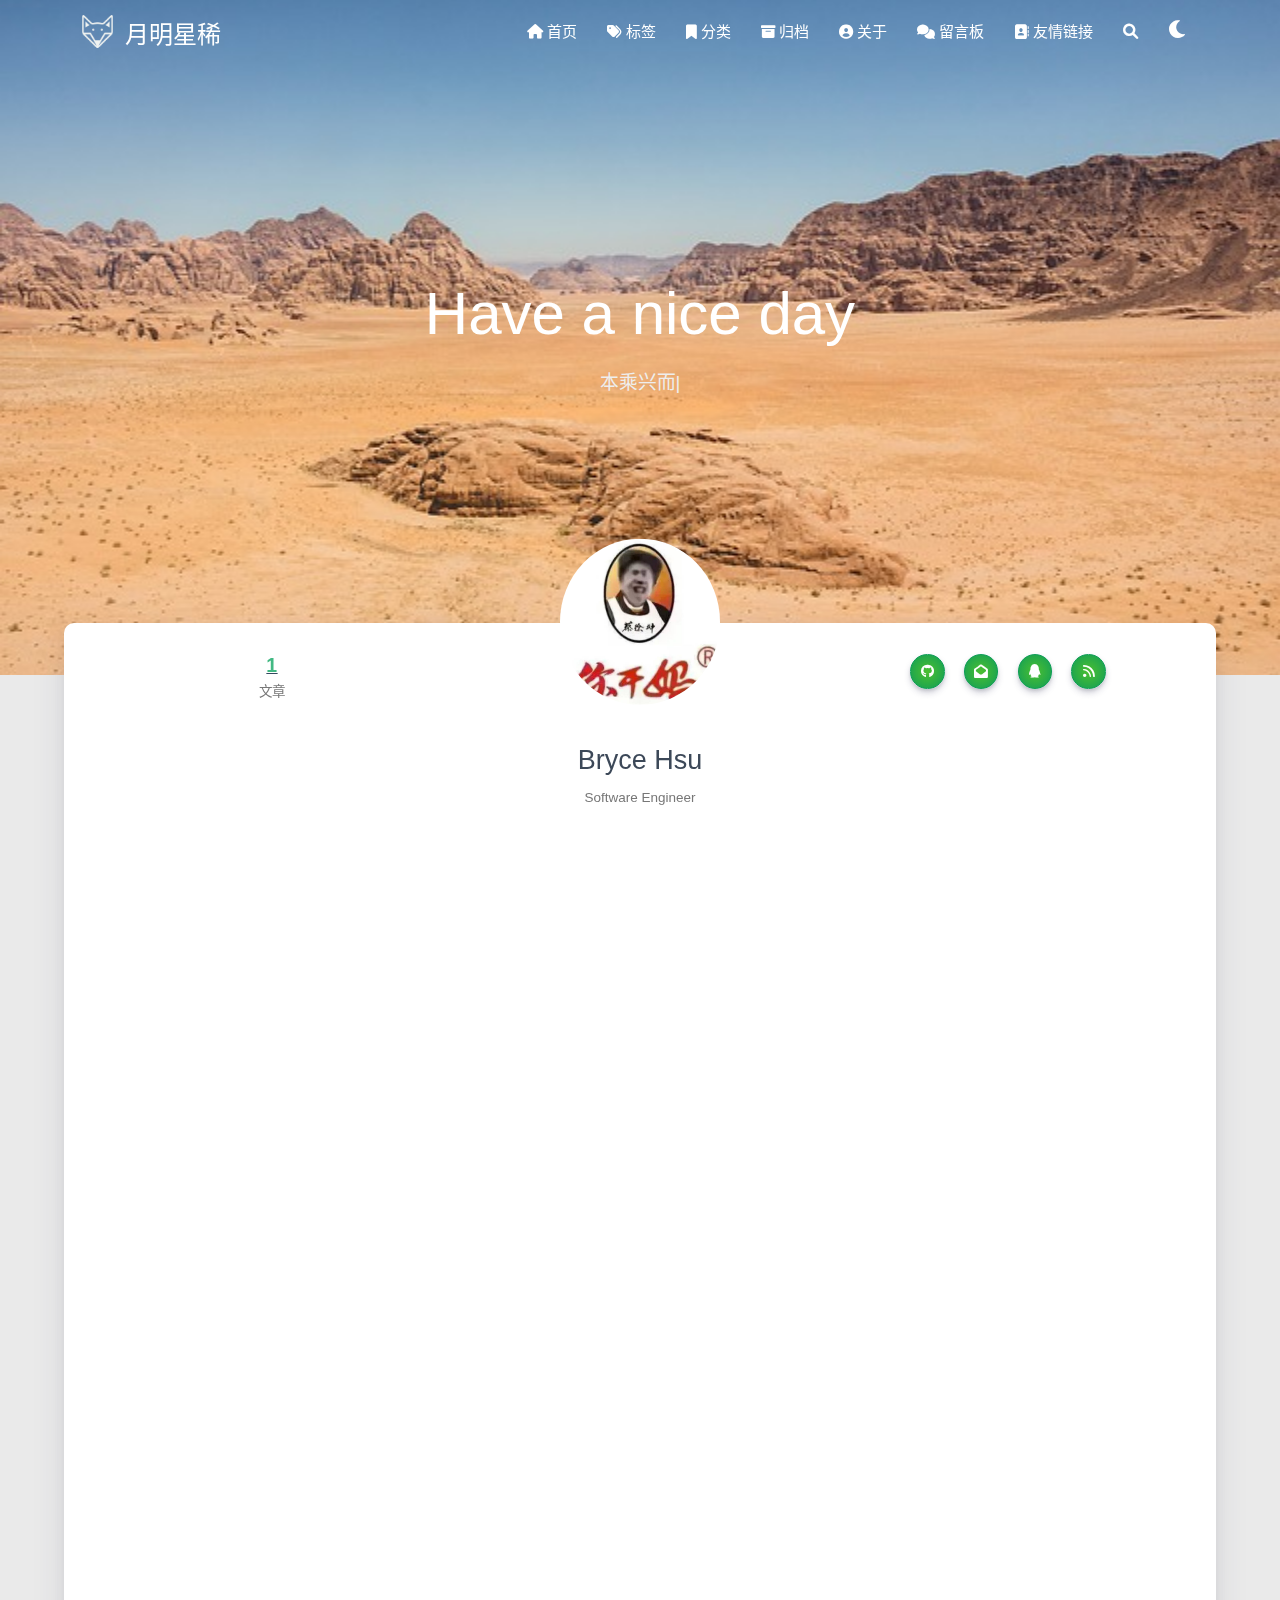
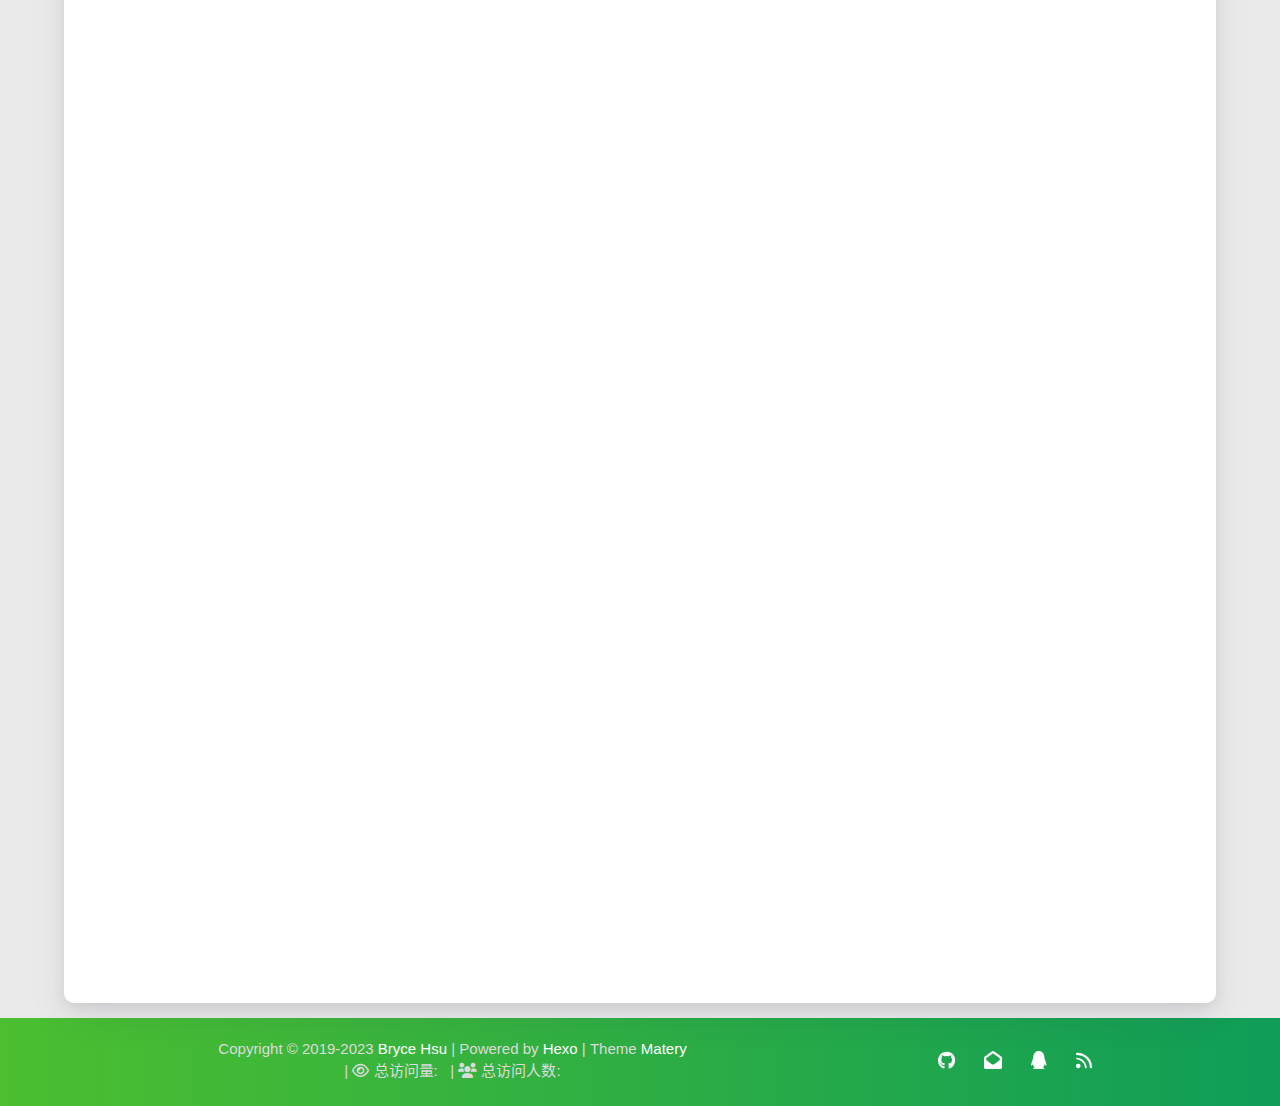
==== commit c0a3f6bd: "Site updated: 2023-11-17 23:21:40" ====
--- a/about/index.html
+++ b/about/index.html
@@ -4,8 +4,8 @@
 
 <head>
     <meta charset="utf-8">
-    <meta name="keywords" content="关于, Hexo">
-    <meta name="description" content="Hexo">
+    <meta name="keywords" content="关于, 月明星稀">
+    <meta name="description" content="本乘兴而来，兴尽而返，何必见安道耶？">
     <meta http-equiv="X-UA-Compatible" content="IE=edge">
     <meta name="viewport" content="width=device-width, initial-scale=1.0, user-scalable=no">
     <meta name="renderer" content="webkit|ie-stand|ie-comp">
@@ -17,7 +17,7 @@
     <!-- Global site tag (gtag.js) - Google Analytics -->
 
 
-    <title>关于 | Hexo</title>
+    <title>关于 | 月明星稀</title>
     <link rel="icon" type="image/png" href="/favicon.png">
     
 
@@ -64,7 +64,7 @@
                     
                     <img src="/medias/logo.png" class="logo-img" alt="LOGO">
                     
-                    <span class="logo-span">Hexo</span>
+                    <span class="logo-span">月明星稀</span>
                 </a>
             </div>
             
@@ -168,10 +168,10 @@
         
         <img src="/medias/logo.png" class="logo-img circle responsive-img">
         
-        <div class="logo-name">Hexo</div>
+        <div class="logo-name">月明星稀</div>
         <div class="logo-desc">
             
-            Never really desperate, only the lost of the soul.
+            本乘兴而来，兴尽而返，何必见安道耶？
             
         </div>
     </div>
@@ -344,7 +344,7 @@
         <div class="brand">
             <div class="title center-align">
                 
-                    subtitle
+                Have a nice day
                 
             </div>
 
@@ -356,9 +356,9 @@
                     var typed = new Typed("#subtitle", {
                         strings: [ 
                             
-                                "从来没有真正的绝境, 只有心灵的迷途",
+                                "本乘兴而来，兴尽而返，何必见安道耶？",
                             
-                                "Never really desperate, only the lost of the soul",
+                                "Arrive in high spirits, have fun and go",
                             
                         ],
                         startDelay: 300,
@@ -414,7 +414,7 @@
                     <div class="col s12 m12 l4">
                         <div class="profile center-align">
                             <div class="avatar">
-                                <img src="/medias/avatar.jpg" alt="John Doe"
+                                <img src="/medias/avatar.jpg" alt="Bryce Hsu"
                                      class="circle responsive-img avatar-img">
                             </div>
                             <div class="author">
@@ -431,7 +431,7 @@
 
 
                                 </div>
-                                <div class="title">John Doe</div>
+                                <div class="title">Bryce Hsu</div>
                                 <div class="career">Software Engineer</div>
                                 <div class="social-link hide-on-large-only" data-aos="zoom-in-left">
                                     
@@ -879,60 +879,6 @@
 
     <footer class="page-footer bg-color">
     
-        <link rel="stylesheet" href="/libs/aplayer/APlayer.min.css">
-<style>
-    .aplayer .aplayer-lrc p {
-        
-        display: none;
-        
-        font-size: 12px;
-        font-weight: 700;
-        line-height: 16px !important;
-    }
-
-    .aplayer .aplayer-lrc p.aplayer-lrc-current {
-        
-        display: none;
-        
-        font-size: 15px;
-        color: #42b983;
-    }
-
-    
-    .aplayer.aplayer-fixed.aplayer-narrow .aplayer-body {
-        left: -66px !important;
-    }
-
-    .aplayer.aplayer-fixed.aplayer-narrow .aplayer-body:hover {
-        left: 0px !important;
-    }
-
-    
-</style>
-<div class="">
-    
-    <div class="row">
-        <meting-js class="col l8 offset-l2 m10 offset-m1 s12"
-                   server="netease"
-                   type="playlist"
-                   id="503838841"
-                   fixed='true'
-                   autoplay='false'
-                   theme='#42b983'
-                   loop='all'
-                   order='random'
-                   preload='auto'
-                   volume='0.7'
-                   list-folded='true'
-        >
-        </meting-js>
-    </div>
-</div>
-
-<script src="/libs/aplayer/APlayer.min.js"></script>
-<script src="/libs/aplayer/Meting.min.js"></script>
-
-    
 
     <div class="container row center-align"
          style="margin-bottom: 0px !important;">
@@ -941,7 +887,7 @@
             
                 <span id="year">2019-2023</span>
             
-            <a href="/about" target="_blank">John Doe</a>
+            <a href="/about" target="_blank">Bryce Hsu</a>
             |&nbsp;Powered by&nbsp;<a href="https://hexo.io/" target="_blank">Hexo</a>
             |&nbsp;Theme&nbsp;<a href="https://github.com/blinkfox/hexo-theme-matery" target="_blank">Matery</a>
             
@@ -1158,6 +1104,14 @@
     
 
     <!-- 雪花特效 -->
+     
+        <script type="text/javascript">
+            // 只在桌面版网页启用特效
+            var windowWidth = $(window).width();
+            if (windowWidth > 768) {
+                document.write('<script type="text/javascript" src="/libs/others/snow.js"><\/script>');
+            }
+        </script>
     
 
     <!-- 鼠标星星特效 -->
